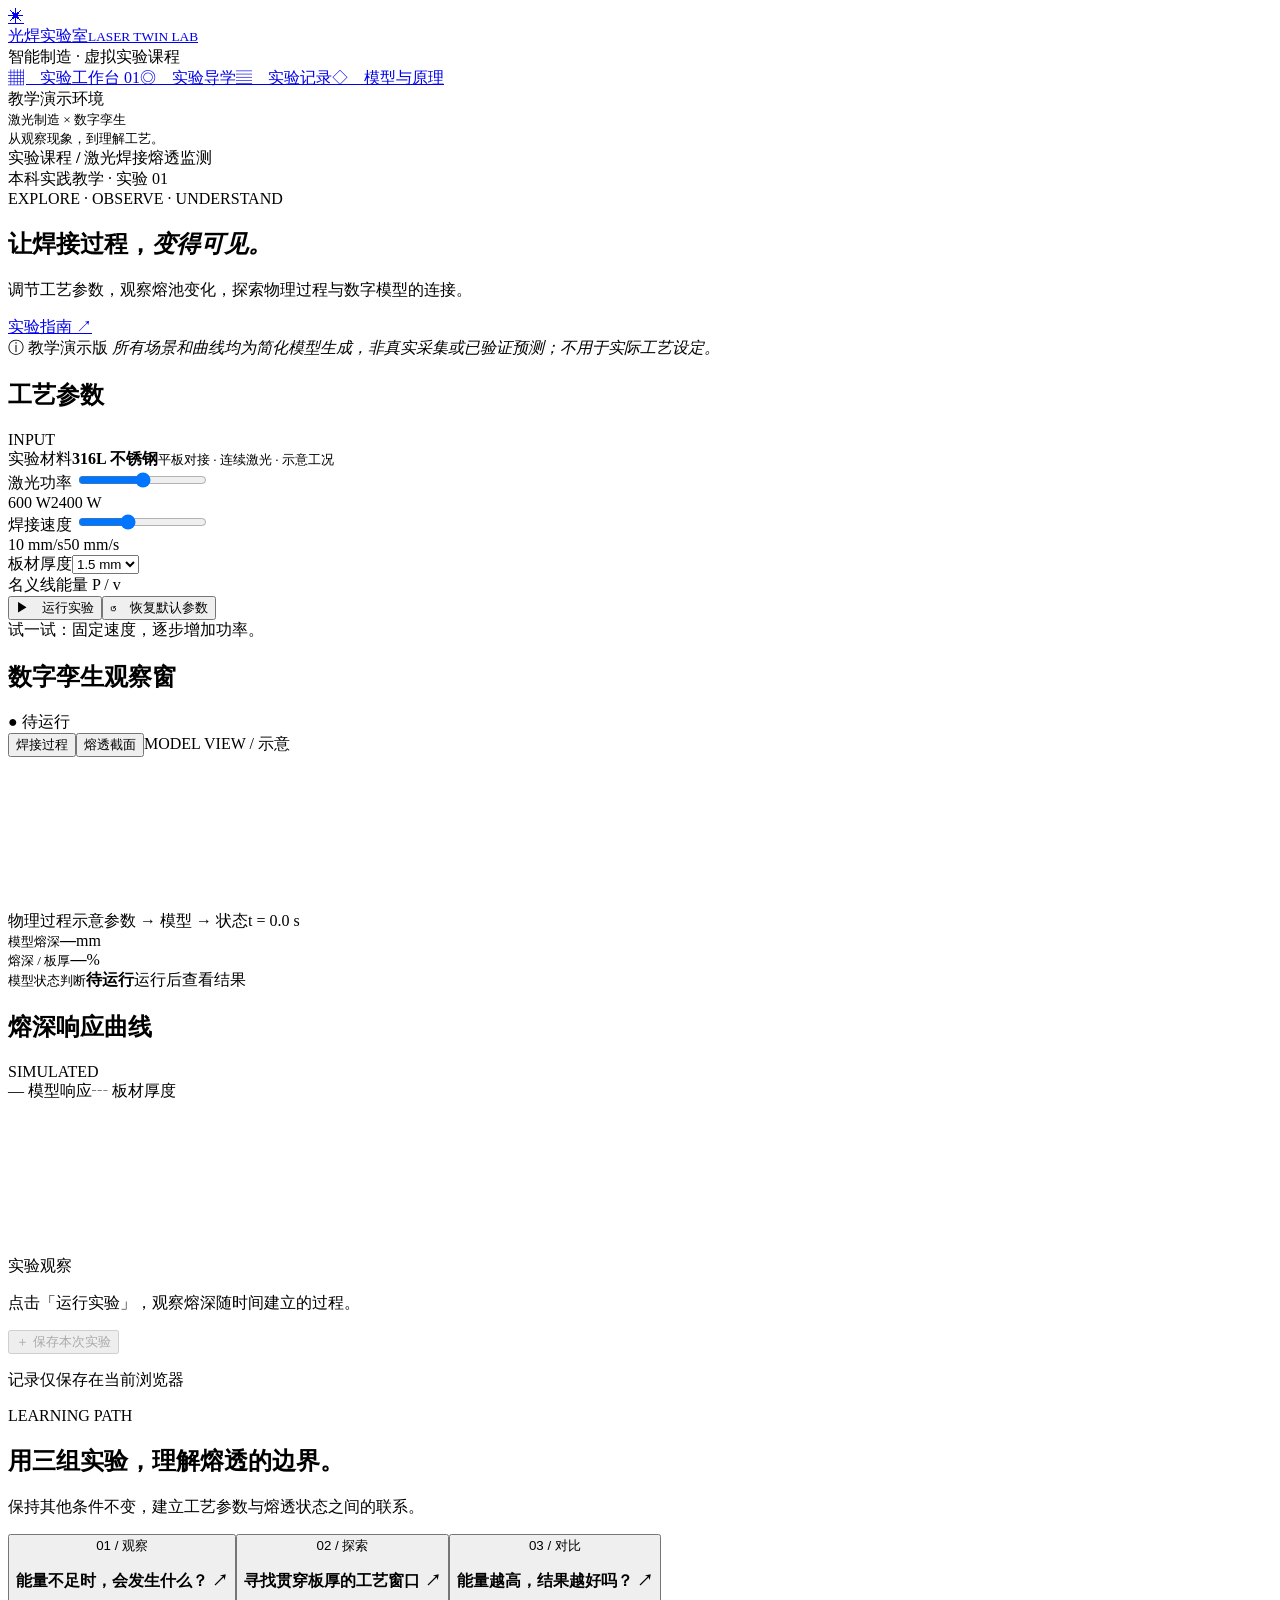
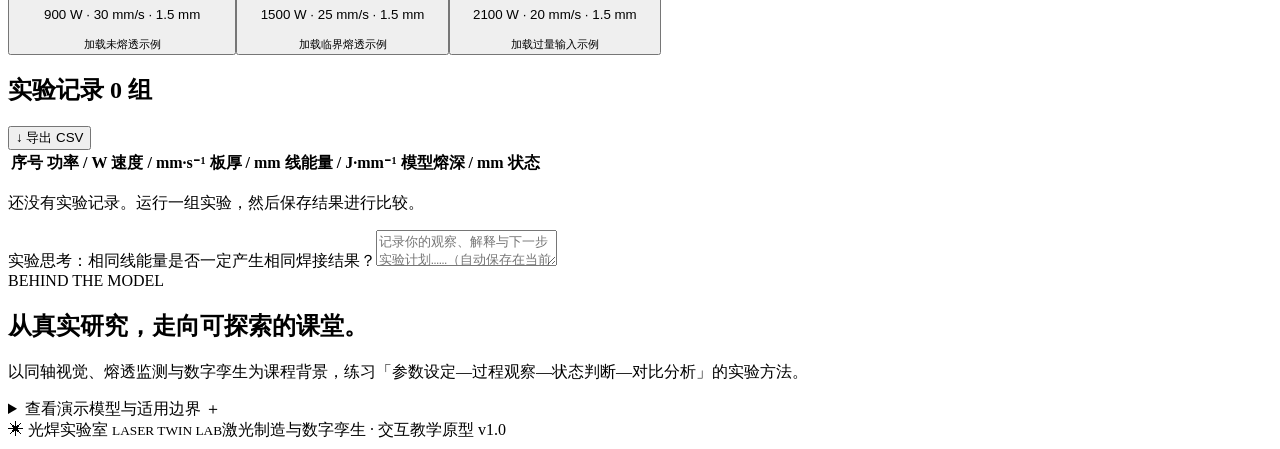
==== index.html @ b88c6d24 "Add laser welding teaching lab page" ====
<!doctype html><html lang="zh-CN"><head><meta charset="utf-8"><meta name="viewport" content="width=device-width,initial-scale=1"><title>光焊实验室 | 激光制造 × 数字孪生</title><meta name="description" content="通过交互实验探索激光焊接工艺参数与熔透状态的关系。"><link rel="stylesheet" href="style.css"></head><body>
<aside><a class="brand" href="#"><span class="logo">✳</span><div>光焊实验室<small>LASER TWIN LAB</small></div></a><div class="course">智能制造 · 虚拟实验课程</div><nav><a href="#workspace" class="active">▦　实验工作台 <span>01</span></a><a href="#guide">◎　实验导学</a><a href="#records">▤　实验记录</a><a href="#principle">◇　模型与原理</a></nav><div class="sidebottom"><span class="dot"></span> 教学演示环境<br><small>激光制造 × 数字孪生<br>从观察现象，到理解工艺。</small></div></aside>
<main><header><div>实验课程 <b>/</b> 激光焊接熔透监测</div><span class="pill">本科实践教学 · 实验 01</span></header><section class="intro"><div><div class="eyebrow">EXPLORE · OBSERVE · UNDERSTAND</div><h1>让焊接过程，<em>变得可见。</em></h1><p>调节工艺参数，观察熔池变化，探索物理过程与数字模型的连接。</p></div><a class="outline" href="#guide">实验指南 ↗</a></section>
<div class="notice"><span>ⓘ</span> 教学演示版 <i>所有场景和曲线均为简化模型生成，非真实采集或已验证预测；不用于实际工艺设定。</i></div>
<section id="workspace" class="workspace"><div class="card controls"><div class="heading"><h2>工艺参数</h2><span>INPUT</span></div><div class="material"><span>实验材料</span><strong>316L 不锈钢</strong><small>平板对接 · 连续激光 · 示意工况</small></div><label for="power">激光功率 <output id="powerValue"></output></label><input id="power" type="range" min="600" max="2400" step="50" value="1500"><div class="range"><span>600 W</span><span>2400 W</span></div><label for="speed">焊接速度 <output id="speedValue"></output></label><input id="speed" type="range" min="10" max="50" step="1" value="25"><div class="range"><span>10 mm/s</span><span>50 mm/s</span></div><label for="thickness">板材厚度</label><select id="thickness"><option value="1">1.0 mm</option><option value="1.5" selected>1.5 mm</option><option value="2">2.0 mm</option></select><div class="energy"><span>名义线能量 P / v</span><strong id="energy"></strong></div><button class="primary" id="run">▶　运行实验</button><button class="plain" id="reset">↺　恢复默认参数</button><div class="hint">试一试：固定速度，逐步增加功率。</div></div>
<div class="card visual"><div class="heading"><h2>数字孪生观察窗</h2><span id="live">● 待运行</span></div><div class="visualtabs"><button class="selected" data-mode="scene">焊接过程</button><button data-mode="section">熔透截面</button><span>MODEL VIEW / 示意</span></div><canvas id="scene" aria-label="激光焊接过程与截面示意图"></canvas><div class="scenefoot"><span><b class="dot"></b> 物理过程示意</span><span>参数 → 模型 → 状态</span><span id="time">t = 0.0 s</span></div><div class="metrics"><div><small>模型熔深</small><strong id="depth">—</strong><span>mm</span></div><div><small>熔深 / 板厚</small><strong id="ratio">—</strong><span>%</span></div><div><small>模型状态判断</small><strong class="status" id="state">待运行</strong><span id="statehint">运行后查看结果</span></div></div></div>
<div class="card signal"><div class="heading"><h2>熔深响应曲线</h2><span>SIMULATED</span></div><div class="legend"><span>— 模型响应</span><span>┄ 板材厚度</span></div><canvas id="chart" aria-label="模型熔深随时间的响应曲线"></canvas><div class="insight"><span>实验观察</span><p id="insight">点击「运行实验」，观察熔深随时间建立的过程。</p></div><button id="save" class="outline" disabled>＋ 保存本次实验</button><p class="localnote">记录仅保存在当前浏览器</p></div></section>
<section id="guide" class="guide"><div class="sectiontitle"><div class="eyebrow">LEARNING PATH</div><h2>用三组实验，理解熔透的边界。</h2><p>保持其他条件不变，建立工艺参数与熔透状态之间的联系。</p></div><div class="tasks"><button data-preset="0"><span>01 / 观察</span><h3>能量不足时，会发生什么？ ↗</h3><p>900 W · 30 mm/s · 1.5 mm</p><small>加载未熔透示例</small></button><button data-preset="1"><span>02 / 探索</span><h3>寻找贯穿板厚的工艺窗口 ↗</h3><p>1500 W · 25 mm/s · 1.5 mm</p><small>加载临界熔透示例</small></button><button data-preset="2"><span>03 / 对比</span><h3>能量越高，结果越好吗？ ↗</h3><p>2100 W · 20 mm/s · 1.5 mm</p><small>加载过量输入示例</small></button></div></section>
<section id="records" class="card records"><div class="heading"><h2>实验记录 <span id="count">0 组</span></h2><button id="export" class="outline">↓ 导出 CSV</button></div><div class="tablewrap"><table><thead><tr><th>序号</th><th>功率 / W</th><th>速度 / mm·s⁻¹</th><th>板厚 / mm</th><th>线能量 / J·mm⁻¹</th><th>模型熔深 / mm</th><th>状态</th><th></th></tr></thead><tbody id="rows"></tbody></table></div><p class="empty" id="empty">还没有实验记录。运行一组实验，然后保存结果进行比较。</p><label for="reflection">实验思考：相同线能量是否一定产生相同焊接结果？</label><textarea id="reflection" placeholder="记录你的观察、解释与下一步实验计划……（自动保存在当前浏览器）"></textarea></section>
<section id="principle" class="principle"><div><div class="eyebrow">BEHIND THE MODEL</div><h2>从真实研究，走向可探索的课堂。</h2><p>以同轴视觉、熔透监测与数字孪生为课程背景，练习「参数设定—过程观察—状态判断—对比分析」的实验方法。</p></div><details><summary>查看演示模型与适用边界 ＋</summary><p>名义线能量 E = P / v；演示稳态熔深 d = 0.025E（mm），响应 d(t) = d[1 − exp(−t/0.55)]。系数为界面教学设定，未经材料实验标定。</p><p>d/h &lt; 0.9：未熔透；0.9–1.1：临界熔透区；&gt; 1.1：过量输入示意。该划分仅用于教学互动，并非真实质量判据。显示的模型熔深可以超过板厚，用于表达能量余量。</p><p>当前为数字孪生教学原型，无设备连接、真实视觉图像或 GP 模型。接入实测数据并校准模型后，才能研究预测误差与虚实同步。真实焊接还受吸收率、焦点位置、光斑、材料与保护气等因素影响。</p></details></section><footer><span>✳ 光焊实验室 <small>LASER TWIN LAB</small></span><span>激光制造与数字孪生 · 交互教学原型 v1.0</span></footer></main><div id="toast" role="status"></div><script src="app.js"></script></body></html>
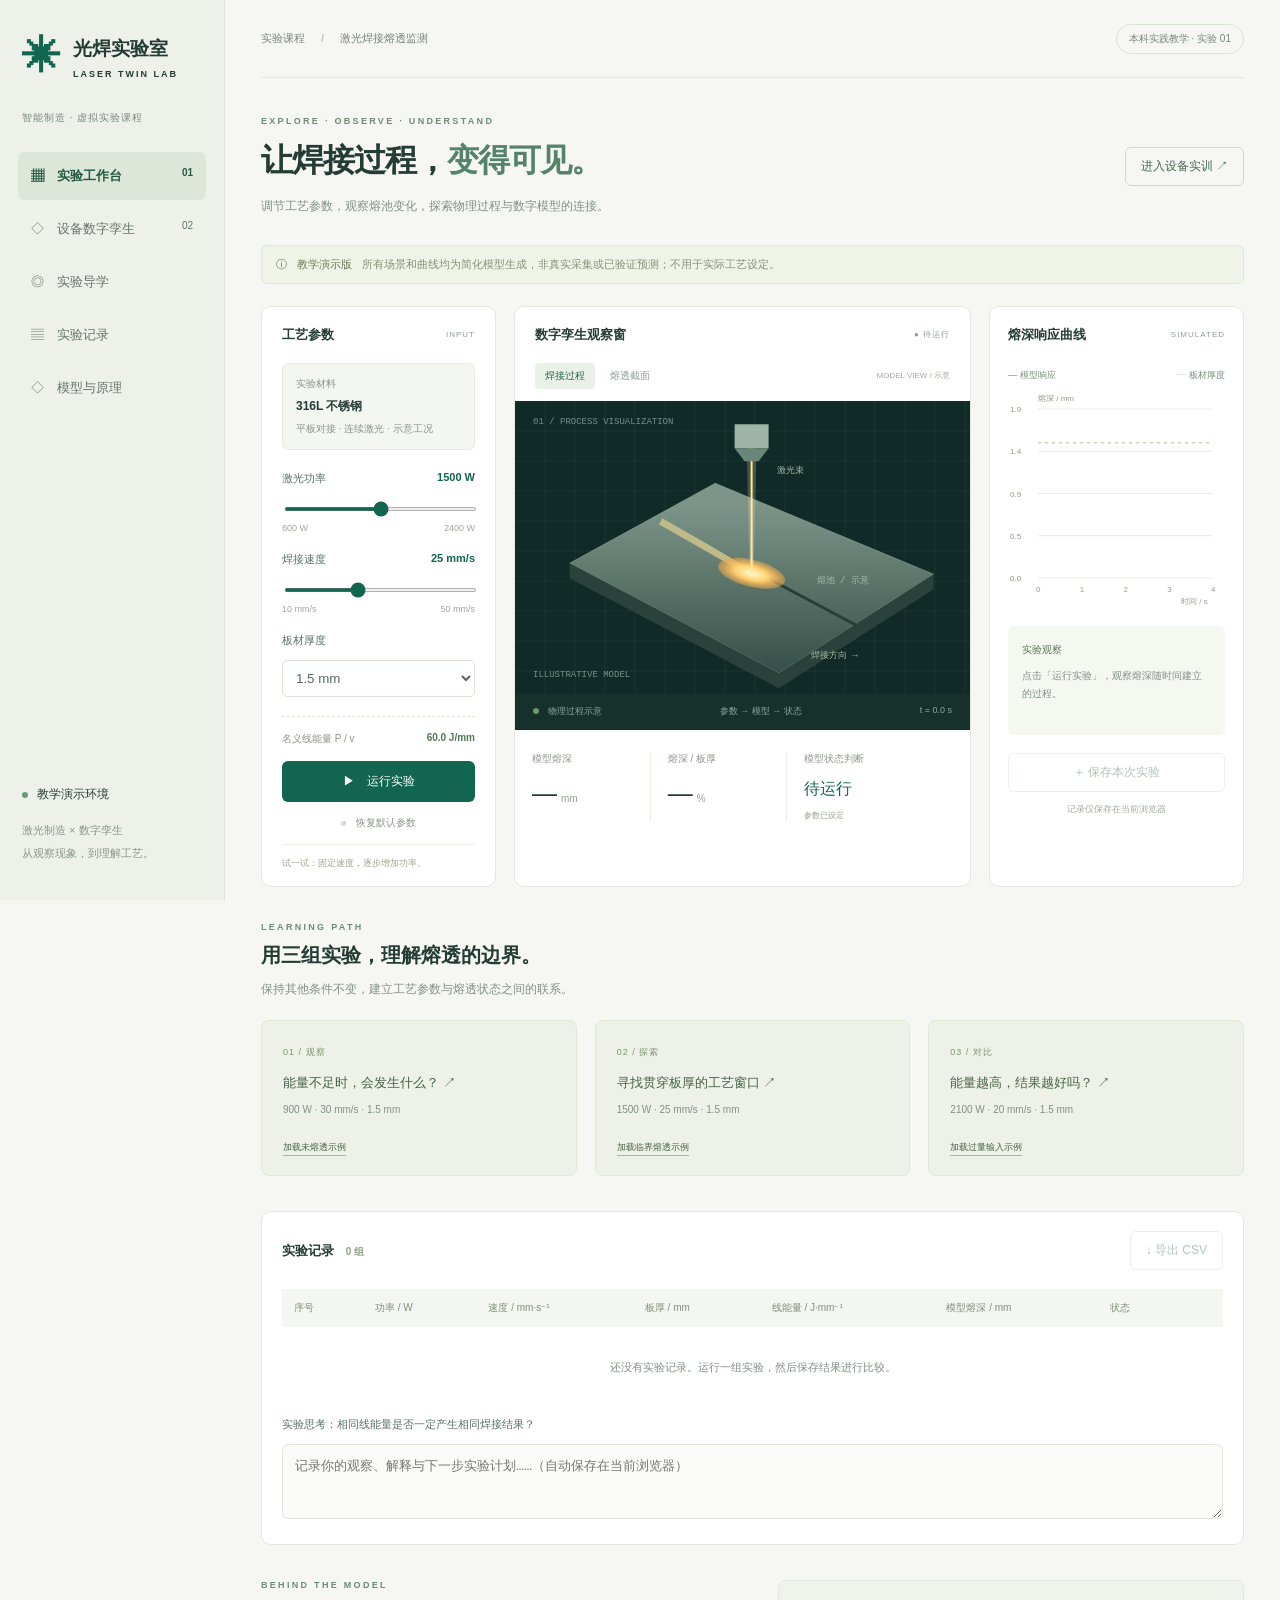
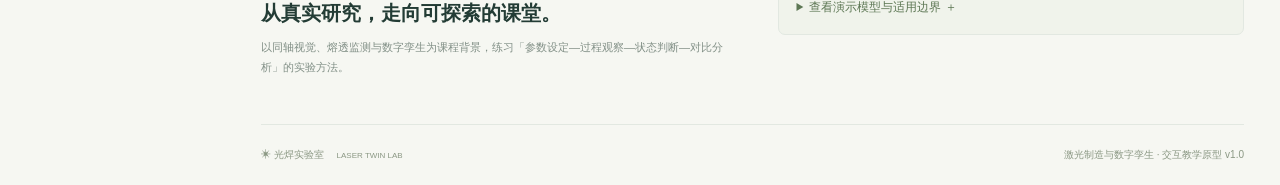
==== commit a04f8426: "Add mobile equipment twin training with interlocks, practice scoring and Supabase backend source" ====
--- a/index.html
+++ b/index.html
@@ -1,6 +1,6 @@
 <!doctype html><html lang="zh-CN"><head><meta charset="utf-8"><meta name="viewport" content="width=device-width,initial-scale=1"><title>光焊实验室 | 激光制造 × 数字孪生</title><meta name="description" content="通过交互实验探索激光焊接工艺参数与熔透状态的关系。"><link rel="stylesheet" href="style.css"></head><body>
-<aside><a class="brand" href="#"><span class="logo">✳</span><div>光焊实验室<small>LASER TWIN LAB</small></div></a><div class="course">智能制造 · 虚拟实验课程</div><nav><a href="#workspace" class="active">▦　实验工作台 <span>01</span></a><a href="#guide">◎　实验导学</a><a href="#records">▤　实验记录</a><a href="#principle">◇　模型与原理</a></nav><div class="sidebottom"><span class="dot"></span> 教学演示环境<br><small>激光制造 × 数字孪生<br>从观察现象，到理解工艺。</small></div></aside>
-<main><header><div>实验课程 <b>/</b> 激光焊接熔透监测</div><span class="pill">本科实践教学 · 实验 01</span></header><section class="intro"><div><div class="eyebrow">EXPLORE · OBSERVE · UNDERSTAND</div><h1>让焊接过程，<em>变得可见。</em></h1><p>调节工艺参数，观察熔池变化，探索物理过程与数字模型的连接。</p></div><a class="outline" href="#guide">实验指南 ↗</a></section>
+<aside><a class="brand" href="#"><span class="logo">✳</span><div>光焊实验室<small>LASER TWIN LAB</small></div></a><div class="course">智能制造 · 虚拟实验课程</div><nav><a href="#workspace" class="active">▦　实验工作台 <span>01</span></a><a href="twin/">◇　设备数字孪生 <span>02</span></a><a href="#guide">◎　实验导学</a><a href="#records">▤　实验记录</a><a href="#principle">◇　模型与原理</a></nav><div class="sidebottom"><span class="dot"></span> 教学演示环境<br><small>激光制造 × 数字孪生<br>从观察现象，到理解工艺。</small></div></aside>
+<main><header><div>实验课程 <b>/</b> 激光焊接熔透监测</div><span class="pill">本科实践教学 · 实验 01</span></header><section class="intro"><div><div class="eyebrow">EXPLORE · OBSERVE · UNDERSTAND</div><h1>让焊接过程，<em>变得可见。</em></h1><p>调节工艺参数，观察熔池变化，探索物理过程与数字模型的连接。</p></div><a class="outline" href="twin/">进入设备实训 ↗</a></section>
 <div class="notice"><span>ⓘ</span> 教学演示版 <i>所有场景和曲线均为简化模型生成，非真实采集或已验证预测；不用于实际工艺设定。</i></div>
 <section id="workspace" class="workspace"><div class="card controls"><div class="heading"><h2>工艺参数</h2><span>INPUT</span></div><div class="material"><span>实验材料</span><strong>316L 不锈钢</strong><small>平板对接 · 连续激光 · 示意工况</small></div><label for="power">激光功率 <output id="powerValue"></output></label><input id="power" type="range" min="600" max="2400" step="50" value="1500"><div class="range"><span>600 W</span><span>2400 W</span></div><label for="speed">焊接速度 <output id="speedValue"></output></label><input id="speed" type="range" min="10" max="50" step="1" value="25"><div class="range"><span>10 mm/s</span><span>50 mm/s</span></div><label for="thickness">板材厚度</label><select id="thickness"><option value="1">1.0 mm</option><option value="1.5" selected>1.5 mm</option><option value="2">2.0 mm</option></select><div class="energy"><span>名义线能量 P / v</span><strong id="energy"></strong></div><button class="primary" id="run">▶　运行实验</button><button class="plain" id="reset">↺　恢复默认参数</button><div class="hint">试一试：固定速度，逐步增加功率。</div></div>
 <div class="card visual"><div class="heading"><h2>数字孪生观察窗</h2><span id="live">● 待运行</span></div><div class="visualtabs"><button class="selected" data-mode="scene">焊接过程</button><button data-mode="section">熔透截面</button><span>MODEL VIEW / 示意</span></div><canvas id="scene" aria-label="激光焊接过程与截面示意图"></canvas><div class="scenefoot"><span><b class="dot"></b> 物理过程示意</span><span>参数 → 模型 → 状态</span><span id="time">t = 0.0 s</span></div><div class="metrics"><div><small>模型熔深</small><strong id="depth">—</strong><span>mm</span></div><div><small>熔深 / 板厚</small><strong id="ratio">—</strong><span>%</span></div><div><small>模型状态判断</small><strong class="status" id="state">待运行</strong><span id="statehint">运行后查看结果</span></div></div></div>
--- a/style.css
+++ b/style.css
@@ -0,0 +1 @@
+:root{--green:#12654e;--ink:#233c35;--muted:#7a8982;--border:#e2e8e1;--bg:#f6f7f2}*{box-sizing:border-box}html{scroll-behavior:smooth;scroll-padding-top:25px}body{margin:0;background:var(--bg);color:var(--ink);font:14px 'Segoe UI','PingFang SC','Microsoft YaHei',sans-serif}button,a,input,select{touch-action:manipulation}button{font:inherit;cursor:pointer}a{color:inherit;text-decoration:none}aside{width:225px;background:#eef1e9;position:fixed;inset:0 auto 0 0;border-right:1px solid #dde3d9;padding:35px 22px;display:flex;flex-direction:column}.brand{display:flex;gap:12px;align-items:center;font-size:19px;font-weight:700}.logo{font-size:39px;color:var(--green)}small{font-size:11px}.brand small{display:block;letter-spacing:2px;font-size:9px;margin-top:7px}.course{font-size:10px;color:var(--muted);margin:32px 0 22px;letter-spacing:1px}nav a{display:block;padding:15px 13px;margin:5px -4px;border-radius:7px;color:#65746c;font-size:13px}nav .active{background:#dce7da;color:#245841;font-weight:600}nav span{float:right;font-size:10px}.sidebottom{margin-top:auto;font-size:12px;line-height:2.1}.sidebottom small{display:block;color:#8a968e;margin-top:12px}.dot{display:inline-block;background:#6a9a73;width:6px;height:6px;border-radius:50%;margin-right:6px}main{margin-left:225px;padding:0 36px;max-width:1900px}header{height:78px;border-bottom:1px solid var(--border);display:flex;align-items:center;justify-content:space-between;font-size:11px;color:#78867d}header b{padding:0 13px;color:#b9c0b7}.pill{border:1px solid #dbe3d7;border-radius:20px;padding:7px 12px;font-size:10px}.intro{display:flex;align-items:center;justify-content:space-between;padding:38px 0 27px}.eyebrow{font-size:9px;letter-spacing:2.3px;color:#6e8b79;font-weight:600}h1{font-size:32px;letter-spacing:-1px;margin:13px 0}em{font-style:normal;color:#548369}p{line-height:1.8;color:#829087;font-size:12px}.intro p{margin-bottom:0}.outline{border:1px solid #cedacf;background:transparent;border-radius:6px;padding:10px 15px;font-size:12px;color:#456b54}.notice{border:1px solid #e1e7d5;background:#f0f3e7;border-radius:6px;padding:11px 14px;font-size:11px;color:#6c7b54;display:flex;gap:10px;margin-bottom:22px}.notice i{font-style:normal;color:#899177}.workspace{display:grid;grid-template-columns:235px minmax(300px,1fr) 255px;gap:18px}.card{background:#fff;border:1px solid var(--border);border-radius:10px;overflow:hidden}.heading{display:flex;align-items:center;justify-content:space-between;gap:10px;padding:19px 20px}.heading h2{font-size:13px;margin:0;font-weight:600}.heading>span{font-size:8px;letter-spacing:1px;color:#8f9c91}.controls{padding:0 20px}.controls .heading{padding-left:0;padding-right:0}.material{padding:13px;background:#f4f6f1;border:1px solid #e6ebe2;border-radius:6px;margin-bottom:21px}.material span,.material small{display:block;color:#8a9689;font-size:10px}.material strong{display:block;margin:7px 0;font-size:12px}label{display:block;font-size:11px;margin:19px 0 12px;color:#5c7164}output{float:right;color:var(--green);font-weight:600}input[type=range]{width:100%;accent-color:var(--green);height:4px;cursor:pointer}.range{display:flex;justify-content:space-between;font-size:9px;color:#9ca69a;margin:9px 0 18px}select{width:100%;border:1px solid #dce3d7;border-radius:5px;padding:9px;background:#fff;color:#526c5c}.energy{border-top:1px dashed #dce4d7;margin-top:19px;padding:15px 0;display:flex;justify-content:space-between;font-size:10px;color:#8a9586}.energy strong{color:#54765a}.primary{background:var(--green);color:white;border:0;border-radius:6px;padding:12px;width:100%;font-size:12px}.primary:hover{background:#0d4d3b}.plain{background:none;border:0;color:#8b978a;font-size:10px;width:100%;padding:14px}.hint{font-size:9px;color:#9ca791;border-top:1px solid #edf0e8;padding:12px 0 16px}.visualtabs{display:flex;align-items:center;padding:0 20px 12px;gap:5px}.visualtabs button{font-size:10px;border:0;background:transparent;color:#8b9b8e;padding:6px 10px;border-radius:4px}.visualtabs .selected{background:#eaf1e9;color:#2f6549}.visualtabs span{margin-left:auto;font-size:8px;color:#a1aa9f}#scene{width:100%;height:292px;display:block;background:#102b27}.scenefoot{background:#16312c;color:#8ca69a;font-size:9px;display:flex;justify-content:space-between;padding:12px 18px}.metrics{display:grid;grid-template-columns:1fr 1fr 1.35fr;padding:22px 0}.metrics>div{padding:0 17px;border-right:1px solid #edf0e9}.metrics>div:last-child{border:0}.metrics small{display:block;color:#8b978a;font-size:10px;margin-bottom:13px}.metrics strong{font-size:25px;font-weight:500}.metrics span{font-size:10px;margin-left:4px;color:#91a08e}.metrics .status{font-size:16px;color:var(--green);display:block;margin-bottom:5px}.metrics #statehint{font-size:8px;margin:0}.signal{padding:0 18px}.signal .heading{padding-left:0;padding-right:0}.legend{font-size:9px;color:#729277;display:flex;justify-content:space-between;margin:6px 0 10px}#chart{width:100%;height:213px}.insight{background:#f5f7f1;border-radius:6px;padding:14px;margin:18px 0}.insight span{font-size:10px;color:#557951}.insight p{font-size:10px;min-height:54px;margin-bottom:0}.signal .outline{width:100%}button:disabled{opacity:.4;cursor:default}.localnote{text-align:center;font-size:9px;color:#a0aa9b}.guide{padding:35px 0}.sectiontitle h2,.principle h2{font-size:20px;margin:10px 0}.sectiontitle p{margin:0}.tasks{display:grid;grid-template-columns:repeat(3,1fr);gap:18px;margin-top:20px}.tasks button{background:#edf1e7;border:1px solid #dfe7d5;border-radius:8px;text-align:left;padding:21px;color:#476348;transition:.2s}.tasks button:hover{background:#e1ebd9;transform:translateY(-2px)}.tasks span{font-size:9px;letter-spacing:1px;color:#79966d}.tasks h3{font-size:13px;font-weight:500;margin:15px 0 9px}.tasks p{font-size:10px;margin:0 0 18px}.tasks small{font-size:9px;border-bottom:1px solid #a5b69a;padding-bottom:3px}.records{padding:0 20px 22px}.records .heading{padding-left:0;padding-right:0}.records h2 span{font-size:10px;color:#8fa185;margin-left:8px}.tablewrap{overflow:auto}table{width:100%;border-collapse:collapse;text-align:left;white-space:nowrap;font-size:11px}th{background:#f4f6f1;padding:12px;color:#7f9079;font-size:10px;font-weight:400}td{padding:13px 12px;border-bottom:1px solid #edf1e9}td button{border:0;background:none;color:#8c9b86;font-size:10px}.empty{text-align:center;padding:20px;font-size:11px}textarea{width:100%;height:75px;border:1px solid #e0e7d9;border-radius:6px;padding:12px;background:#fafbf8;color:#425c41;font:12px inherit;resize:vertical}.principle{padding:35px 0;display:grid;grid-template-columns:1fr 1fr;gap:50px}.principle p{font-size:11px}details{border:1px solid var(--border);border-radius:7px;padding:18px;align-self:start;background:#f0f3eb}summary{font-size:12px;cursor:pointer;color:#5d7754}footer{border-top:1px solid var(--border);padding:23px 0;display:flex;justify-content:space-between;color:#8b9884;font-size:10px}footer small{font-size:8px;margin-left:10px}#toast{position:fixed;bottom:30px;left:50%;transform:translateX(-50%);background:#183e30;color:white;padding:12px 25px;border-radius:8px;opacity:0;pointer-events:none;transition:opacity .2s;font-size:12px}@media(min-width:1600px){#scene{height:340px}.workspace{grid-template-columns:260px 1fr 290px}#chart{height:260px}}@media(max-width:1200px){aside{width:180px;padding:28px 17px}main{margin-left:180px;padding:0 22px}.workspace{grid-template-columns:210px 1fr}.signal{grid-column:1/-1;display:grid;grid-template-columns:1fr 1fr;column-gap:25px}.signal .heading,.signal .legend{grid-column:1}.signal #chart{grid-column:1;grid-row:3/6;height:170px}.signal .insight{grid-column:2;grid-row:1/4}.signal .outline{grid-column:2}.signal .localnote{grid-column:2}.tasks h3{line-height:1.7}}@media(max-width:760px){aside{position:static;width:100%;padding:14px 20px;display:block}.brand{font-size:16px}.brand small{font-size:8px}.logo{font-size:28px}.course,.sidebottom{display:none}nav{display:flex;margin-top:12px;gap:4px;overflow:auto}nav a{white-space:nowrap;padding:9px;font-size:10px}nav span{display:none}main{margin:0;padding:0 16px}header{height:55px;font-size:9px}.pill{font-size:8px}.intro{padding:25px 0}h1{font-size:26px}.intro>.outline{display:none}.intro p{font-size:10px}.notice{font-size:9px;line-height:1.7}.notice i{flex:1}.workspace{grid-template-columns:1fr}.controls{padding-bottom:12px}.controls .material{margin-bottom:0}.visual{grid-row:1}.signal{display:block}.signal #chart{height:200px}.tasks{grid-template-columns:1fr;gap:10px}.tasks button{padding:16px}.tasks h3{margin:8px 0}.tasks p{margin-bottom:8px}.principle{grid-template-columns:1fr;gap:10px}footer{gap:15px;line-height:1.7}.visualtabs span{font-size:7px}#scene{height:260px}}
